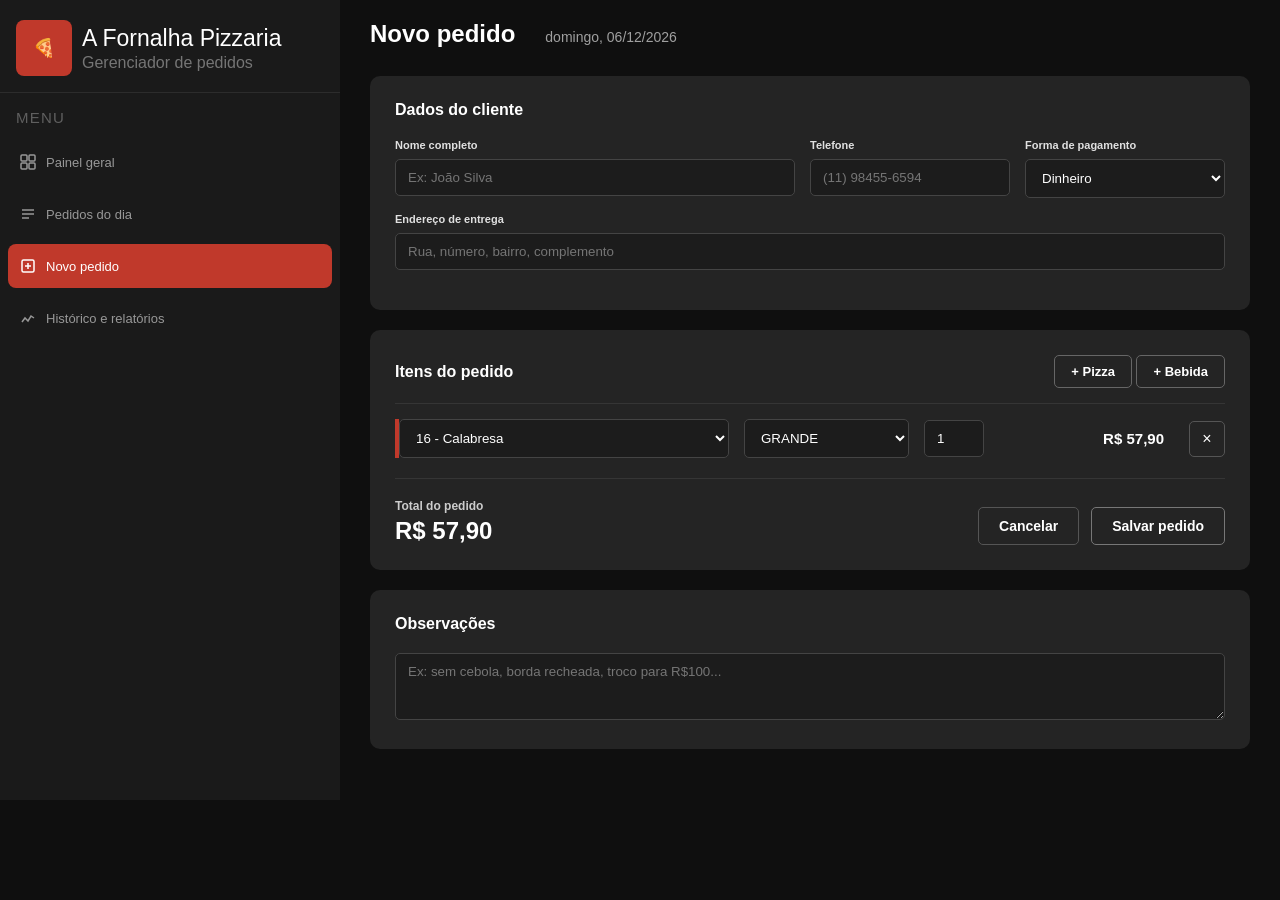
==== novo_pedido.html @ adb3a57f "Primeiro commit: Estrutura inicial do sistema da Fornalha" ====
<!DOCTYPE html>
<html lang="pt-BR">
<head>
    <meta charset="UTF-8">
    <title>A Fornalha Pizzaria - Novo Pedido</title>
    <link rel="stylesheet" href="novo_pedido.css">
</head>
<body>

<div class="container">

    <aside class="sidebar">

        <div class="sidebar-logo">
            <div class="sidebar-logo-icon">🍕</div>
            <div>
                <div class="sidebar-logo-name">A Fornalha Pizzaria</div>
                <div class="sidebar-logo-sub">Gerenciador de pedidos</div>
            </div>
        </div>

        <nav>
            <span class="menu-label">MENU</span>

            <button type="button" class="menu" onclick="window.location.href='painel_geral.html'">
                <svg width="16" height="16" viewBox="0 0 16 16" fill="none" stroke="currentColor" stroke-width="1.5">
                    <rect x="1" y="1" width="6" height="6" rx="1"/><rect x="9" y="1" width="6" height="6" rx="1"/><rect x="1" y="9" width="6" height="6" rx="1"/><rect x="9" y="9" width="6" height="6" rx="1"/>
                </svg> Painel geral
            </button>

            <button type="button" class="menu" onclick="window.location.href='pedidos_do_dia.html'">
                <svg width="16" height="16" viewBox="0 0 16 16" fill="none" stroke="currentColor" stroke-width="1.5">
                    <path d="M2 4h12M2 8h12M2 12h7"/>
                </svg>
                Pedidos do dia
            </button>

            <button type="button" class="menu active" onclick="window.location.href='novo_pedido.html'">
                <svg width="16" height="16" viewBox="0 0 16 16" fill="none" stroke="currentColor" stroke-width="1.5">
                    <rect x="2" y="2" width="12" height="12" rx="1.5"/>
                    <path d="M8 5v6M5 8h6"/>
                </svg>
                Novo pedido
            </button>

            <button type="button" class="menu" onclick="window.location.href='historico.html'">
                <svg width="16" height="16" viewBox="0 0 16 16" fill="none" stroke="currentColor" stroke-width="1.5">
                    <path d="M2 12L5 8l3 3 3-5 3 2"/>
                </svg>
                Histórico e relatórios
            </button>
        </nav>

    </aside>

    <main class="content">

        <header class="top">
            <h1>Novo pedido</h1>
            <span class="data-atual" id="data-atual">Carregando...</span>
        </header>

        <section id="secao-dados-cliente" class="card">
            <h3>Dados do cliente</h3>
            
            <div class="row">
                <div class="form-group flex-2">
                    <label>Nome completo</label>
                    <input type="text" id="nome" name="cliente_nome" placeholder="Ex: João Silva" autocomplete="off">
                </div>
                
                <div class="form-group flex-1">
                    <label>Telefone</label>
                <input type="tel" id="telefone" name="cliente_telefone" placeholder="(11) 98455-6594" autocomplete="off">
                </div>
                
                <div class="form-group flex-1">
                    <label>Forma de pagamento</label>
                    <select id="pagamento" name="cliente_pagamento">
                        <option value="dinheiro">Dinheiro</option>
                        <option value="cartao">Cartão</option>
                        <option value="pix">Pix</option>
                    </select>
                </div>
            </div>

            <div class="row">
                <div class="form-group flex-full">
                    <label>Endereço de entrega</label>
                    <input type="text" id="endereco" name="cliente_endereco" placeholder="Rua, número, bairro, complemento" autocomplete="off">
                </div>
            </div>
        </section>

        <section id="secao-itens-pedido" class="card">
            
            <div class="header-itens">
                <h3>Itens do pedido</h3>
                <div class="btn-group">
                    <button type="button" class="btn btn-outline" onclick="adicionarPizza()">+ Pizza</button>
                    <button type="button" class="btn btn-outline" onclick="adicionarBebida()">+ Bebida</button>
                </div>
            </div>
            
            <div class="itens-container" id="itens-container">
                </div>
            
            <div class="footer-itens">
                <div class="total-block">
                    <span class="total-label">Total do pedido</span>
                    <span class="total-valor" id="total-valor">R$ 0,00</span>
                </div>
                
                <div class="actions-final">
                    <button type="button" class="cancel" onclick="limparPedido()">Cancelar</button>            
                    <button type="button" class="save" onclick="salvarPedido()">Salvar pedido</button>
                </div>
            </div>
            
        </section>

        <section id="secao-observacoes" class="card">
            <h3>Observações</h3>
            <textarea id="obs" name="pedido_observacoes" rows="3" placeholder="Ex: sem cebola, borda recheada, troco para R$100..."></textarea>
        </section>

    </main>

</div>

<script src="cardapio.js"></script>
<script src="novo_pedido.js"></script>
</body>
</html>
---- novo_pedido.css ----
/* ==========================================
   1. ESTILOS GLOBAIS E RESET
   Define as cores de fundo, fonte e remove margens padrão
========================================== */
body {
    margin: 0; /* Remove as margens em branco ao redor da página */
    font-family: Arial, sans-serif; /* Fonte padrão do sistema */
    background: #0f0f0f; /* Cor de fundo principal (preto/cinza muito escuro) */
    color: #fff; /* Cor do texto padrão (branco) */
}

/* Container principal que envolve toda a tela */
.container {
    display: flex; /* Coloca a sidebar e o conteúdo lado a lado */
    height: 100vh; /* Ocupa 100% da altura da tela (viewport height) */
}


/* ==========================================
   2. BARRA LATERAL (SIDEBAR)
   Estilos do menu esquerdo e perfil do usuário
========================================== */
.sidebar {
    height: 800px;
    width: 340px; /* Largura fixa da barra lateral */
    background-color: #1a1a1a; /* Cor de fundo um pouco mais clara que o body */
    color: #fff;
    display: flex;
    flex-direction: column; /* Organiza os itens de cima para baixo */
}

/* Área da logo da pizzaria */
.sidebar-logo {
    display: flex;
    align-items: center; /* Alinha o ícone e o texto verticalmente no centro */
    gap: 10px; /* Espaço entre o ícone e os textos */
    padding: 20px 16px 16px;
    border-bottom: 1px solid rgba(255, 255, 255, 0.08); /* Linha sutil separadora */
}

/* Ícone da fatia de pizza */
.sidebar-logo-icon {
    width: 56px;
    height: 56px;
    background: #c0392b; /* Vermelho escuro/bordo */
    border-radius: 8px; /* Bordas arredondadas */
    display: flex;
    align-items: center;
    justify-content: center; /* Centraliza o emoji dentro do quadrado */
    font-size: 18px;
    flex-shrink: 0; /* Impede que o ícone seja esmagado se faltar espaço */
}

/* Nome da pizzaria */
.sidebar-logo-name {
    font-size: 23px;
    font-weight: 500;
    color: #fff;
}

/* Subtítulo da logo ("Gerenciador de pedidos") */
.sidebar-logo-sub {
    font-size: 16px;
    color: rgba(255, 255, 255, 0.4);
    margin-top: 2px;
}

/* Texto "MENU" pequenininho acima dos botões */
.menu-label {
    display: block;
    font-size: 15px;
    color: rgba(255, 255, 255, 0.3);
    letter-spacing: 0.08em; /* Espaçamento entre as letras */
    padding: 16px 16px 6px;
}

/* Botões de navegação do menu */
.menu {
    display: flex;
    align-items: center;
    gap: 10px;
    width: calc(100% - 16px);
    margin: 8px 8px;
    padding: 14px 12px;
    background: transparent;
    border: none;
    border-radius: 8px;
    color: rgba(255, 255, 255, 0.55);
    font-size: 13px;
    cursor: pointer; /* Muda a setinha do mouse para a mãozinha */
    text-align: left;
}

/* Efeito quando passa o mouse por cima do botão do menu */
.menu:hover {
    background: rgba(255, 255, 255, 0.06); /* Fundo levemente visível */
    color: rgba(255, 255, 255, 0.85); /* Deixa o texto mais brilhante */
}

/* Estilo do menu quando ele está selecionado/ativo */
.menu.active {
    background: #c0392b; /* Fundo vermelho */
    color: #fff; /* Texto branco puro */
}

/* Rodapé da sidebar (área do atendente) */
.sidebar-bottom {
    margin-top: auto; /* Empurra essa div lá para o final da tela */
    padding: 14px 16px;
    border-top: 1px solid rgba(255, 255, 255, 0.08); /* Linha sutil no topo */
}

.sidebar-user {
    display: flex;
    align-items: center;
    gap: 8px;
}

/* Círculo com as iniciais do atendente */
.user-avatar {
    width: 28px;
    height: 28px;
    border-radius: 50%; /* Faz o quadrado virar um círculo perfeito */
    background: #c0392b;
    display: flex;
    align-items: center;
    justify-content: center;
    font-size: 11px;
    color: #fff;
    font-weight: 500;
}

.user-name {
    font-size: 12px;
    color: rgba(255, 255, 255, 0.6);
}


/* ==========================================
   3. CONTEÚDO PRINCIPAL E CARTÕES
========================================== */
/* ==========================================
   3. CONTEÚDO PRINCIPAL E CARTÕES
========================================== */
.content {
    flex: 1;
    padding: 20px 30px 80px 30px; 
}

.top {
    height: 36px;
    display: flex;
    align-items: baseline; /* Alinha a base do texto do H1 com a base da data */
    gap: 30px; /* Dá um espaçamento bacana entre o título e a data */
    margin-bottom: 20px; 
}

.top h1 {
    margin: 0; 
    font-size: 24px; 
    font-weight: bold;
}

/* Nova classe para formatar a data */
.data-atual {
    font-size: 14px;
    color: #a0a0a0; /* Um tom de cinza claro igual ao da imagem */
    font-weight: normal;
}

.card {
    background: #242424; /* Fundo idêntico ao da imagem */
    padding: 25px;
    border-radius: 10px; 
    margin-bottom: 20px; 
}

.card h3 {
    margin-top: 0;
    margin-bottom: 20px;
    font-size: 16px;
}

/* ==========================================
   4. FORMULÁRIOS, LABELS E INPUTS
========================================== */
.row {
    display: flex;
    gap: 15px; 
    margin-bottom: 15px;
}

/* Caixa que agrupa a Label e o Input */
.form-group {
    display: flex;
    flex-direction: column;
    gap: 8px;
}

/* Tamanhos proporcionais para as colunas */
.flex-1 { flex: 1; }
.flex-2 { flex: 2; }
.flex-full { width: 100%; }

.form-group label {
    font-size: 11px;
    font-weight: bold;
    color: #e0e0e0; /* Cinza clarinho */
}

input, select, textarea {
    padding: 10px 12px;
    border-radius: 5px;
    border: 1px solid #444; /* Borda sutil como na imagem */
    background: #1c1c1c; /* Fundo mais escuro no input */
    color: #fff; 
    font-family: inherit; 
    box-sizing: border-box; /* Garante que o padding não quebre a largura */
    width: 100%;
}

input:focus, select:focus, textarea:focus {
    outline: none;
    border-color: #777;
}

/* ==========================================
   5. ITENS DO PEDIDO (ALINHAMENTOS E LISTA)
========================================== */
/* ==========================================
   5. ITENS DO PEDIDO (ALINHAMENTOS E LISTA)
========================================== */
.header-itens {
    display: flex;
    justify-content: space-between; 
    align-items: center; 
    padding-bottom: 15px;
    margin-bottom: 15px;
    border-bottom: 1px solid rgba(255, 255, 255, 0.08); /* Linha divisória */
}

.header-itens h3 { margin: 0; }

.pedido-item {
    display: flex;
    gap: 15px; /* Aumentei um pouco o espaçamento entre os campos */
    align-items: center; /* Alinha perfeitamente os inputs e botões no centro */
    margin-bottom: 15px;
}

/* Formatação do texto de Subtotal do item */
.subtotal-group {
    display: flex;
    flex-direction: column;
}

.subtotal-text {
    font-size: 15px; /* Fonte um pouquinho maior para destaque */
    font-weight: bold;
    color: #fff;
    white-space: nowrap; /* FORÇA o "R$" e o número a ficarem na mesma linha sempre */
}

/* ==========================================
   6. BOTÕES
========================================== */
.btn {
    padding: 8px 16px;
    border-radius: 5px;
    cursor: pointer;
    font-weight: bold;
    font-size: 13px;
    transition: all 0.2s;
}

/* Estilo do botão "Adicionar item" (Vazado com borda) */
.btn-outline {
    background: transparent;
    border: 1px solid #666;
    color: #fff;
}
.btn-outline:hover { background: rgba(255, 255, 255, 0.05); }

/* Botão de excluir item ("x") */
.btn-remove {
    background: transparent;
    border: 1px solid #555;
    color: #fff;
    border-radius: 5px;
    width: 36px;
    height: 36px; /* Mesma altura dos inputs */
    cursor: pointer;
    font-size: 16px;
    display: flex;
    align-items: center;
    justify-content: center;
}
.btn-remove:hover { background: #e74c3c; border-color: #e74c3c; }

/* ==========================================
   7. RODAPÉ DOS ITENS (TOTAL E SALVAR)
========================================== */
.footer-itens {
    display: flex;
    justify-content: space-between; /* Total na esquerda, botões na direita */
    align-items: flex-end; /* Alinha todos pela parte de baixo */
    margin-top: 20px;
    padding-top: 20px;
    border-top: 1px solid rgba(255, 255, 255, 0.08); /* Linha divisória fina */
}

/* Bloco do Total do pedido */
.total-block {
    display: flex;
    flex-direction: column;
    gap: 4px;
}

.total-label {
    font-size: 12px;
    font-weight: bold;
    color: #ccc;
}

.total-valor {
    font-size: 24px; /* Número grande igual da imagem */
    font-weight: bold;
    color: #fff;
}

/* Botões de Ação (Cancelar e Salvar) */
.actions-final {
    display: flex;
    gap: 12px;
}

.actions-final button {
    padding: 10px 20px;
    border-radius: 5px;
    cursor: pointer;
    font-weight: bold;
    font-size: 14px;
    background: transparent;
    color: #fff;
}

/* Botões vazados iguais da imagem */
.actions-final .cancel { border: 1px solid #555; }
.actions-final .cancel:hover { background: rgba(255,255,255,0.05); }

.actions-final .save { border: 1px solid #777; }
.actions-final .save:hover { background: rgba(255,255,255,0.1); }

/* ==========================================
   NOTIFICAÇÕES FLUTUANTES (TOASTS)
========================================== */
.notificacao {
    position: fixed;
    bottom: 20px;
    right: 20px;
    padding: 16px 24px;
    border-radius: 8px;
    color: #fff;
    font-size: 14px;
    font-weight: bold;
    display: flex;
    align-items: center;
    gap: 12px;
    box-shadow: 0 4px 15px rgba(0, 0, 0, 0.4);
    z-index: 9999;
    animation: deslizarEntrada 0.3s ease-out forwards;
}

/* Cores das notificações */
.notificacao.erro { 
    background-color: #242424; 
    border-left: 6px solid #e74c3c; 
}
.notificacao.sucesso { 
    background-color: #242424; 
    border-left: 6px solid #2ecc71; 
}

.notificacao-icon { font-size: 18px; }

/* Animação para esconder */
.notificacao.ocultar {
    animation: deslizarSaida 0.3s ease-in forwards;
}

@keyframes deslizarEntrada {
    from { transform: translateX(120%); opacity: 0; }
    to { transform: translateX(0); opacity: 1; }
}

@keyframes deslizarSaida {
    from { transform: translateX(0); opacity: 1; }
    to { transform: translateX(120%); opacity: 0; }
}
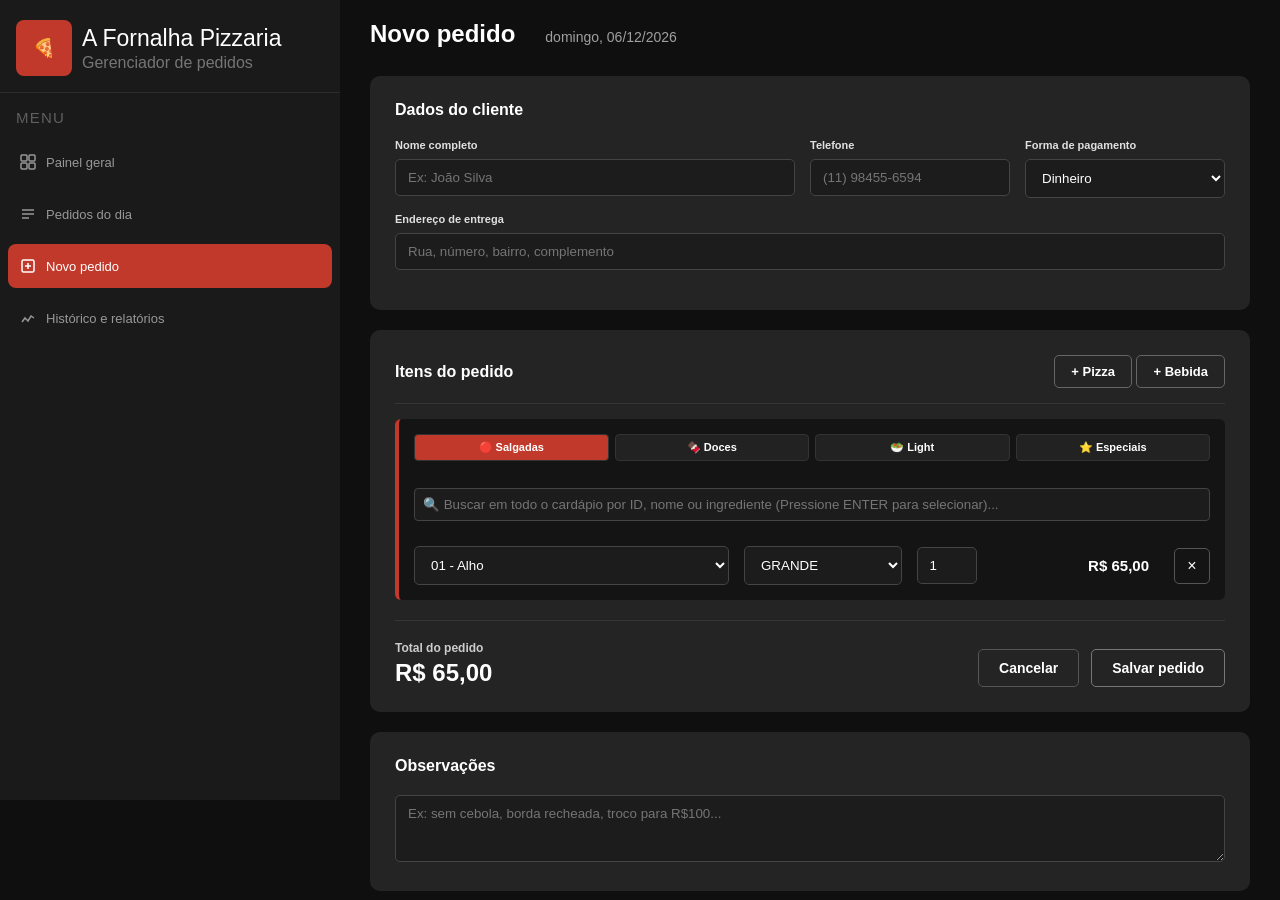
==== commit bc03c260: "Update novo_pedido.html" ====
--- a/novo_pedido.html
+++ b/novo_pedido.html
@@ -22,7 +22,7 @@
         <nav>
             <span class="menu-label">MENU</span>
 
-            <button type="button" class="menu" onclick="window.location.href='painel_geral.html'">
+            <button type="button" class="menu" onclick="window.location.href='index.html'">
                 <svg width="16" height="16" viewBox="0 0 16 16" fill="none" stroke="currentColor" stroke-width="1.5">
                     <rect x="1" y="1" width="6" height="6" rx="1"/><rect x="9" y="1" width="6" height="6" rx="1"/><rect x="1" y="9" width="6" height="6" rx="1"/><rect x="9" y="9" width="6" height="6" rx="1"/>
                 </svg> Painel geral
@@ -131,4 +131,4 @@
 <script src="cardapio.js"></script>
 <script src="novo_pedido.js"></script>
 </body>
-</html>+</html>
